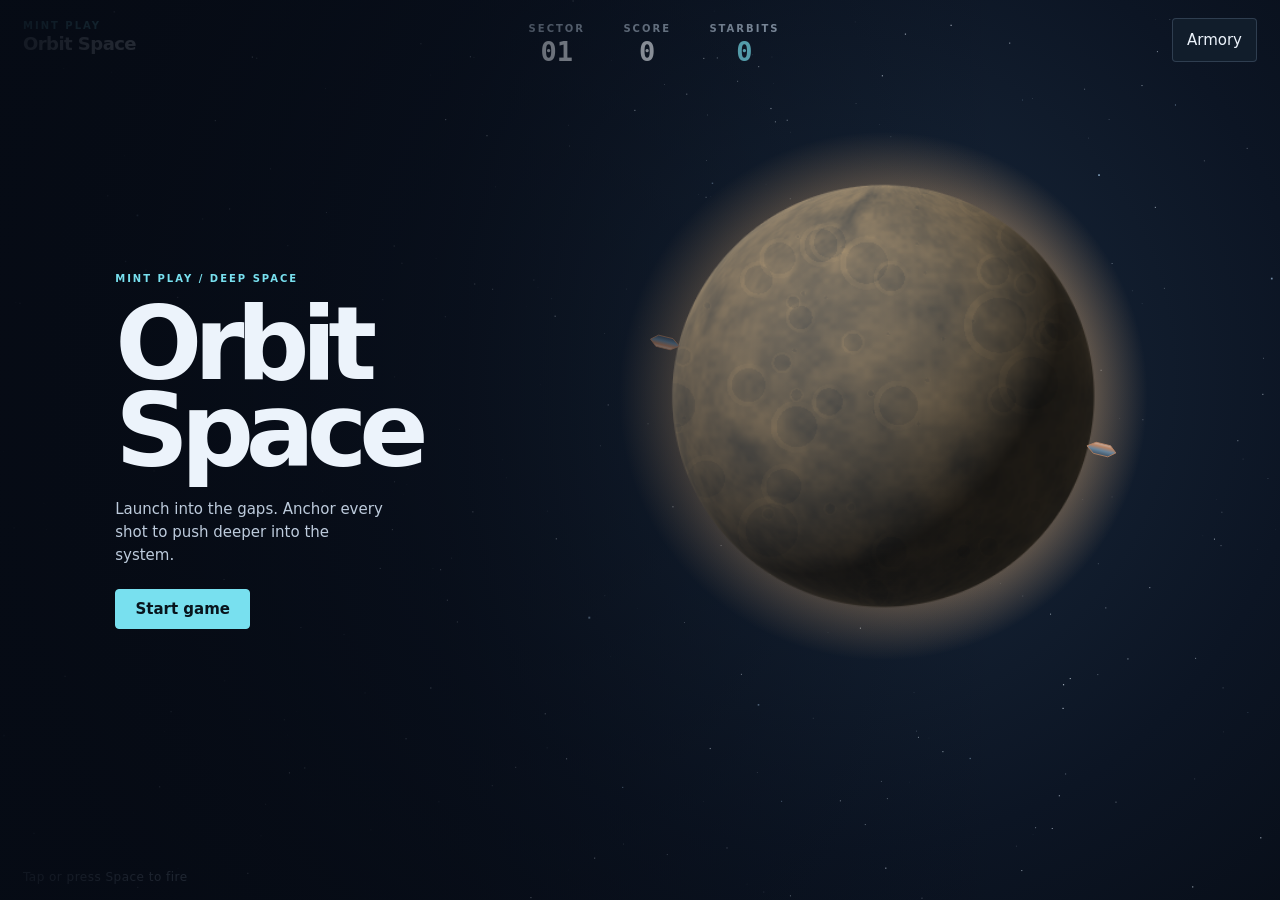
==== index.html @ 6d933c6e "Add files via upload" ====
<!doctype html>
<html lang="en">
<head>
<meta charset="utf-8">
<meta name="viewport" content="width=device-width,initial-scale=1,viewport-fit=cover">
<meta name="theme-color" content="#080d17">
<title>Orbit Space — Mint Play</title>
<style>
:root{color-scheme:dark;--ink:#ecf3fb;--mute:#a7b8cb;--cyan:#78e0ef;--line:#829cb942;--panel:#101925}*{box-sizing:border-box}body{margin:0;background:#080d17;color:var(--ink);font:15px system-ui,sans-serif;overflow:hidden}button{font:inherit;color:inherit;cursor:pointer;border:1px solid var(--line);border-radius:4px;background:#111d2b;padding:10px 14px}button:hover{border-color:var(--cyan)}button:focus-visible{outline:2px solid var(--cyan);outline-offset:4px}button:disabled{opacity:.5;cursor:default}[hidden]{display:none!important}canvas{position:fixed;inset:0;width:100%;height:100%;touch-action:none}
.hud{position:fixed;inset:0;pointer-events:none;padding:max(18px,env(safe-area-inset-top)) max(23px,env(safe-area-inset-right)) max(16px,env(safe-area-inset-bottom)) max(23px,env(safe-area-inset-left));display:flex;flex-direction:column;justify-content:space-between}.bar,.foot{display:flex;align-items:center;justify-content:space-between;gap:12px}.bar{align-items:flex-start}.brand,.micro,.readout small{font:600 10px/1.5 system-ui,sans-serif;letter-spacing:.2em;text-transform:uppercase;color:var(--mute)}.brand{color:var(--cyan)}.wordmark{font-weight:750;font-size:18px;letter-spacing:-.03em}.readout{display:flex;gap:clamp(12px,3vw,42px);text-align:center}.readout div{min-width:42px}.readout strong{display:block;font:600 clamp(17px,3vw,27px)/1.15 ui-monospace,monospace}.tools{display:flex;gap:7px;pointer-events:auto}.tools button{min-height:44px}.wallet{color:var(--cyan)}.mission{position:absolute;left:max(24px,env(safe-area-inset-left));top:40%;max-width:23vw}.mission strong{display:block;font-size:clamp(15px,2vw,23px);margin:6px 0}.mission p{margin:0;color:var(--mute);font-size:12px}.foot{font-size:12px;color:var(--mute);letter-spacing:.04em}.cells{display:flex;gap:5px;margin-top:8px}.cells i{width:18px;height:4px;background:#344257}.cells i.on{background:var(--cyan);box-shadow:0 0 10px #78e0ef55}
.overlay{position:fixed;inset:0;display:grid;align-items:center;padding:24px clamp(24px,9vw,140px);background:linear-gradient(90deg,#060b15f2,#060b15b0 35%,transparent 78%);pointer-events:none}.menu{max-width:420px;pointer-events:auto}.menu h1{font-size:clamp(45px,8vw,104px);line-height:.85;letter-spacing:-.08em;margin:14px 0 24px}.menu p{color:#bdcbdc;max-width:29ch;line-height:1.55}.action{background:var(--cyan);color:#08141d;border-color:var(--cyan);font-weight:800;min-width:135px}.menu .buttons{display:flex;flex-wrap:wrap;gap:8px;margin-top:22px}.menu .micro{color:var(--cyan)}dialog{width:min(650px,calc(100% - 28px));max-height:85dvh;background:var(--panel);color:var(--ink);border:1px solid #445972;border-radius:8px;padding:20px}dialog::backdrop{background:#040811be}.shophead{display:flex;justify-content:space-between;gap:14px;align-items:center;margin-bottom:15px}.shophead h2{margin:0;font-size:26px}.shophead p{margin:5px 0 0;color:var(--cyan)}.rack{display:grid;grid-template-columns:repeat(2,minmax(0,1fr));gap:9px}.item{background:#0b131f;border:1px solid var(--line);padding:10px;border-radius:4px;display:grid;gap:7px}.item svg{width:100%;height:54px;background:radial-gradient(ellipse,#26394d,transparent 72%)}.item small{color:var(--mute)}.item button{padding:7px 4px}
@media(max-width:700px){.hud{padding:12px}.bar{flex-wrap:wrap}.readout{order:3;width:100%;justify-content:center}.mission{top:auto;bottom:62px;left:14px;max-width:75vw}.mission strong{margin:1px 0}.mission p{display:none}.foot{font-size:10px}.overlay{align-items:end;padding:20px 20px max(70px,12dvh);background:linear-gradient(0deg,#060b15f8,#060b15b0 24%,transparent 66%)}.menu h1{margin:8px 0 12px}.menu p{font-size:14px}.menu .buttons{margin-top:12px}.tools button{padding:7px 9px}}
</style>
</head>
<body>
<canvas id="field" tabindex="-1" aria-label="Orbit Space arena"></canvas>
<main class="hud" aria-label="Orbit Space game">
<div class="bar"><div><div class="brand">Mint Play</div><div class="wordmark">Orbit Space</div></div>
<div class="readout"><div><small>Sector</small><strong id="level">01</strong></div><div><small>Score</small><strong id="score">0</strong></div><div><small>Starbits</small><strong class="wallet" id="balance">0</strong></div></div>
<div class="tools"><button id="armory">Armory</button><button id="pause" hidden aria-label="Pause">Ⅱ</button></div></div>
<div class="mission" id="mission" hidden><div class="micro" id="zone"></div><strong id="world"></strong><p id="weapon"></p><div class="cells" id="hull" aria-label="Hull integrity"></div></div>
<div class="foot"><span id="guide">Tap or press Space to fire</span><span id="remaining"></span></div>
</main>
<section class="overlay" id="overlay"><div class="menu"><div class="micro" id="kicker">Mint Play / Deep space</div><h1 id="title">Orbit<br>Space</h1><p id="description">Launch into the gaps. Anchor every shot to push deeper into the system.</p><div class="buttons"><button class="action" id="action">Start game</button><button id="restart" hidden>New run</button></div></div></section>
<dialog id="shop" aria-labelledby="shopTitle"><div class="shophead"><div><h2 id="shopTitle">Armory</h2><p id="shopBalance"></p></div><form method="dialog"><button>Close</button></form></div><div class="rack" id="rack"></div><p id="shopStatus" role="status"></p></dialog>
<script>
'use strict';
const $ = id => document.getElementById(id);
const canvas = $('field'), ctx = canvas.getContext('2d');
const TAU = Math.PI * 2, FRONT = Math.PI / 2;
const clamp = (x,a,b) => Math.max(a, Math.min(x,b));
const wrap = x => (x % TAU + TAU) % TAU;
const separation = (a,b) => Math.acos(clamp(Math.cos(a-b),-1,1));
const ease = x => x*x*(3-2*x);
const reduced = matchMedia('(prefers-reduced-motion: reduce)').matches;
const worlds = [
  ['Acheron','Impact basin',[119,116,108],[214,185,142],'#eeb97e',0],
  ['Vesta','Basalt frontier',[132,68,43],[234,156,95],'#fd946b',1],
  ['Nereid','Cryogenic shelf',[54,102,128],[164,221,235],'#93dfed',2],
  ['Ionos','Gas giant',[147,108,76],[230,204,162],'#f4c18c',3],
  ['Meridian','Silicate desert',[113,76,118],[218,166,165],'#cda0ed',1],
  ['Terminus','Frozen methane',[42,76,100],[155,176,193],'#a6c4ee',2],
];
const arsenal = [
  {id:'lime',name:'Survey Spike',cost:0,speed:4.1,width:.11,color:'#9acddc',desc:'Balanced launch speed',shape:'0,0 13,-5 34,-4 39,0 34,4 13,5'},
  {id:'peach',name:'Rail Needle',cost:15,speed:5.6,width:.073,color:'#8ee8fd',desc:'Fast, narrow impact',shape:'0,0 17,-3 34,-3 46,-1 46,1 34,3 17,3'},
  {id:'sherbet',name:'Titan Blade',cost:32,speed:3.4,width:.14,color:'#ffca91',desc:'Heavy blade · +1 Starbit per hit',shape:'0,0 11,-9 35,-9 35,-13 40,-13 40,-3 49,-3 49,3 40,3 40,13 35,13 35,9 11,9'},
  {id:'blossom',name:'Twin Fang',cost:55,speed:4.7,width:.10,color:'#d3b5ff',desc:'Forked tip · +2 per streak bonus',shape:'0,-6 22,-8 36,-5 43,0 36,5 22,8 0,6 12,0'},
  {id:'ion',name:'Ion Lance',cost:85,speed:6.8,width:.085,color:'#a9f5c6',desc:'High-velocity energy lance',shape:'0,0 14,-2 22,-6 43,-6 48,-3 53,-3 53,3 48,3 43,6 22,6 14,2'},
  {id:'siege',name:'Siege Harpoon',cost:120,speed:3.8,width:.125,color:'#fc987b',desc:'Barbed head · +3 Starbits per sector',shape:'0,0 17,-12 13,-4 35,-4 39,-8 51,-8 51,8 39,8 35,4 13,4 17,12'},
];
const defaultProfile = () => ({balance:0,owned:['lime'],equipped:'lime',best:0});
const saveKey = 'mint-play-orbit-space-v2';
function readProfile() {
  try {
    const old = JSON.parse(localStorage.getItem(saveKey));
    if (old && Array.isArray(old.owned)) return {...defaultProfile(),...old};
  } catch {}
  return defaultProfile();
}
let profile = readProfile();
function save() {
  try { localStorage.setItem(saveKey,JSON.stringify(profile)); return true; }
  catch { return false; }
}
function importLegacy() {
  try {
    if (localStorage.getItem(saveKey) || !window.indexedDB) return;
    const open = indexedDB.open('mint-play-arcade-v1',1);
    open.onupgradeneeded = () => open.transaction.abort();
    open.onsuccess = () => {
      const db = open.result;
      if (!db.objectStoreNames.contains('profiles')) { db.close(); return; }
      const tx = db.transaction('profiles'), read = tx.objectStore('profiles').get('orbit');
      tx.oncomplete = () => db.close();
      read.onsuccess = () => {
        if (!read.result || phase !== 'ready' || localStorage.getItem(saveKey)) return;
        const prior = read.result;
        profile = {...defaultProfile(),balance:prior.balance,best:prior.best,
          owned:arsenal.filter(a => a.cost === 0 || prior.owned?.includes(a.id)).map(a=>a.id),
          equipped:arsenal.some(a=>a.id===prior.equipped) ? prior.equipped : 'lime'};
        save(); updateHud(); renderShop();
      };
    };
  } catch {}
}
const equipped = () => arsenal.find(item=>item.id===profile.equipped) || arsenal[0];
let phase = 'ready', width, height, cx, cy, radius, launcher, shot, worldIndex = 0;
let level = 1, score = 0, lives = 3, streak = 0, left = 7, angle = 0, time = 0;
let transition = 0, cooldown = 0, impact = 0, flash = 0, revival = false;
let pins = [], particles = [], textureCache = new Map();
function rng(seed) {return () => {seed = (Math.imul(1664525,seed)+1013904223) >>> 0; return seed/4294967296;};}
const roll = rng(9843);
const stars = Array.from({length:310},()=>[roll(),roll(),roll(),roll()]);
function canvasOf(w,h) {const c=document.createElement('canvas');c.width=w;c.height=h;return c;}
function circle(c,x,y,r,color) {c.fillStyle=color;c.beginPath();c.arc(x,y,r,0,TAU);c.fill();}
function texture(index) {
  if (textureCache.has(index)) return textureCache.get(index);
  const size=384, world=worlds[index], out=canvasOf(size,size), c=out.getContext('2d'), image=c.createImageData(size,size);
  const random=rng(12458+index*767), field=Array.from({length:4096},random);
  const noise=(x,y)=>{
    const ix=Math.floor(x), iy=Math.floor(y), a=ease(x-ix), b=ease(y-iy);
    const at=(i,j)=>field[(i&63)+((j&63)*64)];
    return (at(ix,iy)*(1-a)+at(ix+1,iy)*a)*(1-b)+(at(ix,iy+1)*(1-a)+at(ix+1,iy+1)*a)*b;
  };
  const pits=Array.from({length:84},()=>[random()*2-1,random()*2-1,.009+random()**3*.16]);
  const base=world[2], light=world[3], kind=world[5];
  for(let j=0;j<size;j++) for(let i=0;i<size;i++){
    const x=(i+.5-size/2)/(size*.477), y=(j+.5-size/2)/(size*.477), r=x*x+y*y;
    if(r>=1)continue;
    const z=Math.sqrt(1-r), u=Math.atan2(x,z)*2.5+15, v=Math.asin(y)*3+16;
    const warp=noise(u,v), broad=noise(u*1.4+warp*2,v*1.3), fine=noise(u*11,v*11);
    let relief=.55*broad+.27*noise(u*4,v*4)+.18*fine;
    if(kind===3) relief=.5+.2*Math.sin(v*12+warp*2)+.14*Math.sin(v*27+warp*3)+fine*.09;
    if(kind===2) relief+=.16*Math.exp(-16*Math.abs(Math.sin(u*4.1+v*3+warp*3)));
    if(kind===0 || kind===1) for(const [px,py,pr] of pits){
      if(Math.abs(x-px)>pr || Math.abs(y-py)>pr)continue;
      const d=Math.hypot(x-px,y-py)/pr;
      if(d<1)relief+=(d>.78?.16:-.14)*(1-d*.5)+(px-x)*.65;
    }
    const shade=.15+Math.max(0,z*.58-x*.50-y*.49)*.93;
    const haze=Math.pow(1-z,4)*Math.max(0,.56-x*.35-y*.25);
    const k=(j*size+i)*4;
    for(let ch=0;ch<3;ch++)image.data[k+ch]=clamp((base[ch]*(1-relief)+light[ch]*relief)*shade+light[ch]*haze*.46,0,255);
    image.data[k+3]=clamp((1-Math.sqrt(r))*size*.48,0,1)*255;
  }
  c.putImageData(image,0,0);textureCache.set(index,out);return out;
}
function resize(){
  width=innerWidth;height=innerHeight;const dpi=Math.min(devicePixelRatio||1,2);
  canvas.width=Math.round(width*dpi);canvas.height=Math.round(height*dpi);ctx.setTransform(dpi,0,0,dpi,0,0);
  const narrow=width<700;
  cx=width*(phase==='ready'&&!narrow?.69:.5);cy=height*(phase==='ready'&&narrow?.36:.44);
  radius=Math.min(width*(narrow?.30:.203),height*(narrow?.195:.235),245);
  launcher=Math.min(height-28,Math.max(cy+radius*1.55,height*.80));
}
function seedSector(){
  worldIndex=(level-1)%worlds.length;left=7+Math.min(5,Math.floor((level-1)/2));
  const count=2+Math.min(4,Math.floor((level-1)/2));
  pins=Array.from({length:count},(_,i)=>({a:i*TAU/count+.24, item:null,depth:1}));
  angle=0;time=0;shot=null;transition=0;
  texture(worldIndex);
}
function updateHud(){
  $('level').textContent=String(level).padStart(2,'0');
  $('score').textContent=score.toLocaleString();$('balance').textContent=profile.balance.toLocaleString();
  $('zone').textContent=worlds[worldIndex][1];$('world').textContent=worlds[worldIndex][0];$('weapon').textContent=equipped().name;
  $('remaining').textContent=phase==='ready'?'':transition?'Approaching next sector':left+' anchors required';
  const health=$('hull');health.setAttribute('aria-label',lives+' hull charges remaining');
  health.innerHTML=Array.from({length:3},(_,i)=>'<i class="'+(i<lives?'on':'')+'"></i>').join('');
}
function earn(n){profile.balance+=n;profile.best=Math.max(profile.best,score);save();}
function play(newRun){
  if(newRun){level=1;score=0;lives=3;streak=0;revival=false;particles=[];cooldown=0;flash=0;seedSector();}
  phase='play';$('overlay').hidden=true;$('mission').hidden=false;$('pause').hidden=false;resize();updateHud();canvas.focus({preventScroll:true});
}
function menu(next){
  phase=next;$('overlay').hidden=false;$('pause').hidden=true;
  const lost=next==='lost';
  $('kicker').textContent=lost?'Signal lost':'Flight suspended';$('title').textContent=lost?'Hull breach':'Paused';
  $('description').textContent=lost?'Score '+score.toLocaleString()+' · Best '+profile.best.toLocaleString():'Resume your approach when ready.';
  $('action').textContent=lost?(revival?'Start new run':'Revive · preview'):'Resume';
  $('restart').hidden=!lost||revival;
}
function trigger(){
  if(phase!=='play'||shot||transition||cooldown>0||$('shop').open)return;
  const origin=(launcher-21-cy)/radius;
  shot={p:origin,v:-equipped().speed,item:equipped()};burst(0,origin,7,equipped().color,1.3);
}
function burst(x,y,n,color,force){
  for(let i=0;i<(reduced?Math.min(n,5):n);i++){
    const a=Math.random()*TAU,s=(.15+Math.random()*.85)*force;
    particles.push({x,y,vx:Math.cos(a)*s,vy:Math.sin(a)*s,life:.22+Math.random()*.56,max:1,color,size:.9+Math.random()*2});
  }
  if(particles.length>320)particles.splice(0,particles.length-320);
}
function spin(){
  const speed=Math.min(2.2,.88+level*.10), mode=(level-1)%4;
  const pattern=mode===0?1:mode===1?1+.30*Math.sin(time*1.4):mode===2?Math.tanh(Math.sin(time*.62+.7)*2):1+.42*Math.max(0,Math.sin(time*2));
  return speed*pattern*(level%2?1:-1);
}
function step(dt){
  if(phase!=='play')return;
  cooldown=Math.max(0,cooldown-dt);impact=Math.max(0,impact-dt);flash=Math.max(0,flash-dt);
  if(transition){
    transition+=dt;
    if(transition>=2.25){level++;seedSector();updateHud();}
  }else{
    time+=dt;const omega=spin(), prior=angle;angle=wrap(angle+omega*dt);
    if(shot){
      const start=shot.p;shot.v-=dt*1.65;shot.p+=shot.v*dt;
      if(shot.p<=1){
        const hitFraction=clamp((start-1)/(start-shot.p),0,1);
        const local=wrap(FRONT-prior-omega*dt*hitFraction);
        const item=shot.item;shot=null;
        const crash=pins.some(pin=>separation(pin.a,local)<item.width+(pin.item?.width??.102));
        if(crash){
          lives--;streak=0;cooldown=.38;impact=.24;flash=.22;
          burst(0,1,28,'#ff835d',2.4);burst(0,1,10,'#f8d6a5',1.5);updateHud();
          if(!lives)menu('lost');
        }else{
          pins.push({a:local,item,depth:0});left--;streak++;
          score+=20+Math.min(streak,10)*4;impact=.14;
          earn(1+(item.id==='sherbet'?1:0)+(streak%4===0?(item.id==='blossom'?4:2):0));
          burst(0,1,20,item.color,1.45);
          if(!left){score+=level*100;earn(item.id==='siege'?10:7);transition=.001;burst(0,1,45,worlds[worldIndex][4],2.1);}
          updateHud();
        }
      }
    }
    for(const pin of pins)pin.depth=Math.min(1,pin.depth+dt*9);
  }
  for(const p of particles){
    const inv=1/Math.pow(Math.max(.7,Math.hypot(p.x,p.y)),3);
    p.vx-=p.x*inv*.76*dt;p.vy-=p.y*inv*.76*dt;
    const drag=Math.exp(-dt*.8);p.vx*=drag;p.vy*=drag;p.x+=p.vx*dt;p.y+=p.vy*dt;p.life-=dt;
  }
  particles=particles.filter(p=>p.life>0);
}
function space(now){
  ctx.fillStyle='#060b14';ctx.fillRect(0,0,width,height);
  const g=ctx.createRadialGradient(width*.65,height*.42,0,width*.65,height*.42,Math.max(width,height)*.74);
  g.addColorStop(0,'#1a2a3d');g.addColorStop(.5,'#0c1524');g.addColorStop(1,'#04070d');ctx.fillStyle=g;ctx.fillRect(0,0,width,height);
  for(const [x,y,depth,tone] of stars){
    const speed=(reduced?0:now*.0015+transition*55)*depth;
    const px=((x*width-speed)%width+width)%width,py=y*height;
    ctx.fillStyle=tone>.87?'#9bbbd9':'#c4d0de';ctx.globalAlpha=.18+depth*.65;
    const size=.5+depth*(tone>.94?1.5:.7);
    ctx.fillRect(px,py,size+(reduced?0:transition*depth*3),size);
  }
  ctx.globalAlpha=1;
}
function silhouette(c,item,x,y,a,s){
  c.save();c.translate(x,y);c.rotate(a);c.scale(s,s);
  const shape=item.shape.split(' ').map(pair=>pair.split(',').map(Number));
  const g=c.createLinearGradient(0,-9,0,9);g.addColorStop(0,'#e6f4fb');g.addColorStop(.37,item.color);g.addColorStop(.55,'#67839a');g.addColorStop(1,'#172332');
  c.beginPath();shape.forEach(([px,py],i)=>i?c.lineTo(px,py):c.moveTo(px,py));c.closePath();c.fillStyle=g;c.fill();
  c.strokeStyle=item.color;c.lineWidth=.7;c.stroke();c.restore();
}
function planet(index,x,y,r,rotation,opacity=1){
  const world=worlds[index];
  ctx.save();ctx.globalAlpha=opacity;
  const aura=ctx.createRadialGradient(x,y,r*.92,x,y,r*1.25);
  aura.addColorStop(0,world[4]+'70');aura.addColorStop(1,world[4]+'00');
  circle(ctx,x,y,r*1.25,aura);
  ctx.translate(x,y);ctx.rotate(rotation);
  ctx.drawImage(texture(index),-r/.954,-r/.954,2*r/.954,2*r/.954);
  ctx.restore();
}
function paint(now){
  space(now);
  const transit=transition?ease(clamp(transition/2.25,0,1)):0;
  const shift=reduced?0:transit*width*.67;
  const x=cx-shift,y=cy+transit*radius*.20,r=radius*(1-.26*transit);
  const jitter=(!reduced&&impact>0)?Math.sin(now*.078)*impact*10:0;
  planet(worldIndex,x+jitter,y,r,angle,1-transit);
  if(transition)planet((worldIndex+1)%worlds.length,cx+(reduced?0:(1-transit)*width*.60),cy,radius*(.67+.33*transit),0,transit);
  ctx.globalAlpha=1-transit;
  for(const p of pins){
    const a=p.a+angle, px=x+Math.cos(a)*r*(1.04-.048*p.depth), py=y+Math.sin(a)*r*(1.04-.048*p.depth);
    silhouette(ctx,p.item||{color:'#b68365',shape:'0,0 7,-5 20,-5 26,0 20,5 7,5'},px,py,a,r*.0054);
  }
  ctx.globalAlpha=1;
  if(phase!=='ready'&&!transition){
    ctx.strokeStyle='#b0d0e13a';ctx.lineWidth=1;ctx.setLineDash([3,7]);ctx.beginPath();ctx.moveTo(cx,cy+radius+9);ctx.lineTo(cx,launcher-8);ctx.stroke();ctx.setLineDash([]);
    ctx.strokeStyle='#8bd4eb86';ctx.beginPath();ctx.moveTo(cx-15,launcher+7);ctx.lineTo(cx-8,launcher+12);ctx.lineTo(cx+8,launcher+12);ctx.lineTo(cx+15,launcher+7);ctx.stroke();
    if(shot){
      const sy=cy+shot.p*radius;
      const trail=ctx.createLinearGradient(cx,sy,cx,sy+55);trail.addColorStop(0,shot.item.color);trail.addColorStop(1,shot.item.color+'00');
      ctx.fillStyle=trail;ctx.fillRect(cx-1.5,sy,3,55);
      silhouette(ctx,shot.item,cx,sy,FRONT,radius*.0054);
    }else if(!cooldown)silhouette(ctx,equipped(),cx,launcher-21,FRONT,radius*.0054);
  }
  for(const p of particles){
    ctx.globalAlpha=clamp(p.life*3,0,1);
    ctx.strokeStyle=p.color;ctx.lineWidth=p.size*.65;ctx.beginPath();
    const px=cx+p.x*radius,py=cy+p.y*radius;
    ctx.moveTo(px,py);ctx.lineTo(px-p.vx*radius*.025,py-p.vy*radius*.025);ctx.stroke();
  }
  ctx.globalAlpha=1;
  if(flash){ctx.fillStyle='rgba(244,101,66,'+(flash*.26)+')';ctx.fillRect(0,0,width,height);}
}
function renderShop(){
  $('shopBalance').textContent=profile.balance.toLocaleString()+' Starbits';
  const rack=$('rack');rack.replaceChildren();
  for(const item of arsenal){
    const card=document.createElement('article');card.className='item';
    const svg=document.createElementNS('http://www.w3.org/2000/svg','svg');svg.setAttribute('viewBox','0 -15 60 30');svg.setAttribute('aria-hidden','true');
    const poly=document.createElementNS(svg.namespaceURI,'polygon');poly.setAttribute('points',item.shape);poly.setAttribute('fill',item.color);poly.setAttribute('stroke','#ecf3fb');poly.setAttribute('stroke-width','.5');svg.append(poly);
    const name=document.createElement('strong');name.textContent=item.name;
    const info=document.createElement('small');info.textContent=item.desc;
    const button=document.createElement('button');const owned=profile.owned.includes(item.id), selected=item.id===profile.equipped;
    button.textContent=selected?'Equipped':owned?'Equip':'Buy · '+item.cost;
    button.setAttribute('aria-label',button.textContent+' '+item.name);
    button.disabled=selected||(!owned&&profile.balance<item.cost);
    button.onclick=()=>{
      if(!profile.owned.includes(item.id)){if(profile.balance<item.cost)return;profile.balance-=item.cost;profile.owned.push(item.id);}
      profile.equipped=item.id;
      $('shopStatus').textContent=save()?item.name+' equipped.':'Equipped for this session.';
      renderShop();updateHud();$('shop').querySelector('form button').focus();
    };
    card.append(svg,name,info,button);rack.append(card);
  }
}
$('action').onclick=()=>{
  if(phase==='lost'&&!revival){revival=true;lives=1;cooldown=.32;play(false);}
  else play(phase!=='paused');
};
$('restart').onclick=()=>play(true);
$('pause').onclick=()=>menu('paused');
$('armory').onclick=()=>{if(phase==='play')menu('paused');$('shopStatus').textContent='';renderShop();$('shop').showModal();};
canvas.addEventListener('pointerdown',e=>{if(e.isPrimary&&e.button===0)trigger();});
addEventListener('keydown',e=>{
  if($('shop').open)return;
  if(e.code==='Escape'){if(phase==='play')menu('paused');else if(phase==='paused')play(false);}
  if(e.code==='Space'&&phase==='play'&&!e.target.closest?.('button')){e.preventDefault();if(!e.repeat)trigger();}
});
document.addEventListener('visibilitychange',()=>{if(document.hidden&&phase==='play')menu('paused');});
addEventListener('resize',resize);
let previous=performance.now(), bank=0;
function frame(now){
  bank+=Math.min(.075,(now-previous)/1000);previous=now;
  while(bank>=1/120){step(1/120);bank-=1/120;}
  paint(now);requestAnimationFrame(frame);
}
seedSector();resize();updateHud();importLegacy();requestAnimationFrame(frame);
</script>
</body>
</html>
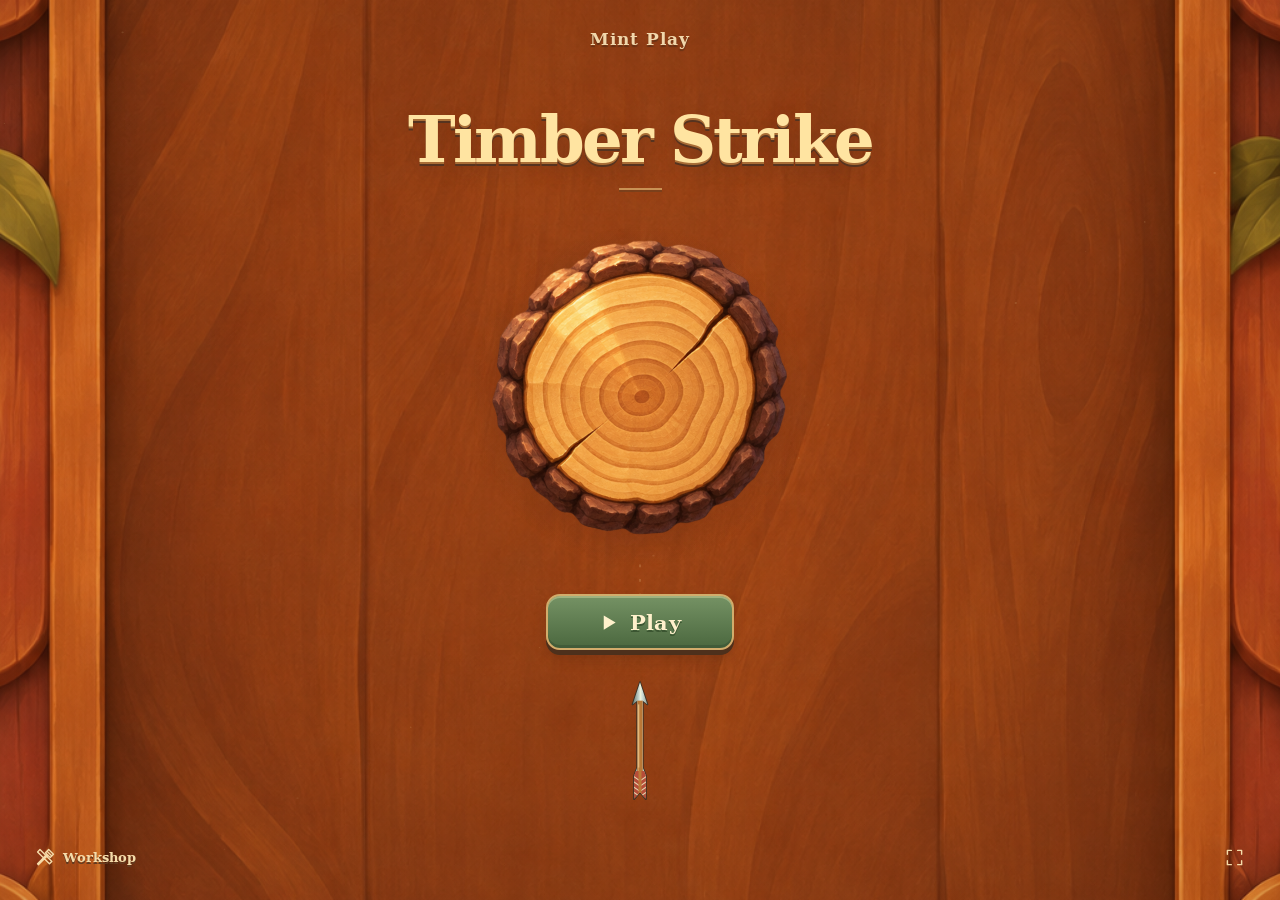
==== commit d6ce145e: "Add files via upload" ====
--- a/index.html
+++ b/index.html
@@ -1,329 +1,358 @@
 <!doctype html>
-<html lang="en">
-<head>
-<meta charset="utf-8">
-<meta name="viewport" content="width=device-width,initial-scale=1,viewport-fit=cover">
-<meta name="theme-color" content="#080d17">
-<title>Orbit Space — Mint Play</title>
-<style>
-:root{color-scheme:dark;--ink:#ecf3fb;--mute:#a7b8cb;--cyan:#78e0ef;--line:#829cb942;--panel:#101925}*{box-sizing:border-box}body{margin:0;background:#080d17;color:var(--ink);font:15px system-ui,sans-serif;overflow:hidden}button{font:inherit;color:inherit;cursor:pointer;border:1px solid var(--line);border-radius:4px;background:#111d2b;padding:10px 14px}button:hover{border-color:var(--cyan)}button:focus-visible{outline:2px solid var(--cyan);outline-offset:4px}button:disabled{opacity:.5;cursor:default}[hidden]{display:none!important}canvas{position:fixed;inset:0;width:100%;height:100%;touch-action:none}
-.hud{position:fixed;inset:0;pointer-events:none;padding:max(18px,env(safe-area-inset-top)) max(23px,env(safe-area-inset-right)) max(16px,env(safe-area-inset-bottom)) max(23px,env(safe-area-inset-left));display:flex;flex-direction:column;justify-content:space-between}.bar,.foot{display:flex;align-items:center;justify-content:space-between;gap:12px}.bar{align-items:flex-start}.brand,.micro,.readout small{font:600 10px/1.5 system-ui,sans-serif;letter-spacing:.2em;text-transform:uppercase;color:var(--mute)}.brand{color:var(--cyan)}.wordmark{font-weight:750;font-size:18px;letter-spacing:-.03em}.readout{display:flex;gap:clamp(12px,3vw,42px);text-align:center}.readout div{min-width:42px}.readout strong{display:block;font:600 clamp(17px,3vw,27px)/1.15 ui-monospace,monospace}.tools{display:flex;gap:7px;pointer-events:auto}.tools button{min-height:44px}.wallet{color:var(--cyan)}.mission{position:absolute;left:max(24px,env(safe-area-inset-left));top:40%;max-width:23vw}.mission strong{display:block;font-size:clamp(15px,2vw,23px);margin:6px 0}.mission p{margin:0;color:var(--mute);font-size:12px}.foot{font-size:12px;color:var(--mute);letter-spacing:.04em}.cells{display:flex;gap:5px;margin-top:8px}.cells i{width:18px;height:4px;background:#344257}.cells i.on{background:var(--cyan);box-shadow:0 0 10px #78e0ef55}
-.overlay{position:fixed;inset:0;display:grid;align-items:center;padding:24px clamp(24px,9vw,140px);background:linear-gradient(90deg,#060b15f2,#060b15b0 35%,transparent 78%);pointer-events:none}.menu{max-width:420px;pointer-events:auto}.menu h1{font-size:clamp(45px,8vw,104px);line-height:.85;letter-spacing:-.08em;margin:14px 0 24px}.menu p{color:#bdcbdc;max-width:29ch;line-height:1.55}.action{background:var(--cyan);color:#08141d;border-color:var(--cyan);font-weight:800;min-width:135px}.menu .buttons{display:flex;flex-wrap:wrap;gap:8px;margin-top:22px}.menu .micro{color:var(--cyan)}dialog{width:min(650px,calc(100% - 28px));max-height:85dvh;background:var(--panel);color:var(--ink);border:1px solid #445972;border-radius:8px;padding:20px}dialog::backdrop{background:#040811be}.shophead{display:flex;justify-content:space-between;gap:14px;align-items:center;margin-bottom:15px}.shophead h2{margin:0;font-size:26px}.shophead p{margin:5px 0 0;color:var(--cyan)}.rack{display:grid;grid-template-columns:repeat(2,minmax(0,1fr));gap:9px}.item{background:#0b131f;border:1px solid var(--line);padding:10px;border-radius:4px;display:grid;gap:7px}.item svg{width:100%;height:54px;background:radial-gradient(ellipse,#26394d,transparent 72%)}.item small{color:var(--mute)}.item button{padding:7px 4px}
-@media(max-width:700px){.hud{padding:12px}.bar{flex-wrap:wrap}.readout{order:3;width:100%;justify-content:center}.mission{top:auto;bottom:62px;left:14px;max-width:75vw}.mission strong{margin:1px 0}.mission p{display:none}.foot{font-size:10px}.overlay{align-items:end;padding:20px 20px max(70px,12dvh);background:linear-gradient(0deg,#060b15f8,#060b15b0 24%,transparent 66%)}.menu h1{margin:8px 0 12px}.menu p{font-size:14px}.menu .buttons{margin-top:12px}.tools button{padding:7px 9px}}
-</style>
-</head>
-<body>
-<canvas id="field" tabindex="-1" aria-label="Orbit Space arena"></canvas>
-<main class="hud" aria-label="Orbit Space game">
-<div class="bar"><div><div class="brand">Mint Play</div><div class="wordmark">Orbit Space</div></div>
-<div class="readout"><div><small>Sector</small><strong id="level">01</strong></div><div><small>Score</small><strong id="score">0</strong></div><div><small>Starbits</small><strong class="wallet" id="balance">0</strong></div></div>
-<div class="tools"><button id="armory">Armory</button><button id="pause" hidden aria-label="Pause">Ⅱ</button></div></div>
-<div class="mission" id="mission" hidden><div class="micro" id="zone"></div><strong id="world"></strong><p id="weapon"></p><div class="cells" id="hull" aria-label="Hull integrity"></div></div>
-<div class="foot"><span id="guide">Tap or press Space to fire</span><span id="remaining"></span></div>
-</main>
-<section class="overlay" id="overlay"><div class="menu"><div class="micro" id="kicker">Mint Play / Deep space</div><h1 id="title">Orbit<br>Space</h1><p id="description">Launch into the gaps. Anchor every shot to push deeper into the system.</p><div class="buttons"><button class="action" id="action">Start game</button><button id="restart" hidden>New run</button></div></div></section>
-<dialog id="shop" aria-labelledby="shopTitle"><div class="shophead"><div><h2 id="shopTitle">Armory</h2><p id="shopBalance"></p></div><form method="dialog"><button>Close</button></form></div><div class="rack" id="rack"></div><p id="shopStatus" role="status"></p></dialog>
-<script>
+<html lang="en"><head><meta charset="utf-8"><meta name="viewport" content="width=device-width,initial-scale=1,viewport-fit=cover"><meta name="theme-color" content="#81502d"><meta name="description" content="Timber Strike. A wooden arcade game by Mint Play. Tap, aim your timing, and split the log."><title>Timber Strike · Mint Play</title><link rel="icon" href="data:image/svg+xml,%3Csvg xmlns='http://www.w3.org/2000/svg' viewBox='0 0 64 64'%3E%3Ccircle cx='32' cy='32' r='30' fill='%2373482b'/%3E%3Ccircle cx='32' cy='32' r='23' fill='%23d3a05b' stroke='%23986735' stroke-width='4'/%3E%3Ccircle cx='32' cy='32' r='13' fill='none' stroke='%23986735' stroke-width='3'/%3E%3C/svg%3E"><style>@font-face{font-family:Timber;src:url('[data-uri]') format('woff');font-weight:700;font-display:swap}
+:root{color-scheme:dark;--cream:#ffedc1;--ink:#492a19;--gold:#e4b86e;--soft:#dcbf8b;--green:#526d45;--edge:#312419;font-family:Timber,Georgia,serif;font-synthesis:none}
+*{box-sizing:border-box;-webkit-tap-highlight-color:transparent}html,body{margin:0;width:100%;height:100%;overflow:hidden;background:#85502d}button{font:inherit;cursor:pointer;touch-action:manipulation;color:inherit}button:disabled{cursor:default}button:focus-visible{outline:3px solid #fff1b9;outline-offset:5px}button,canvas{-webkit-user-select:none;user-select:none}button svg{pointer-events:none}svg{display:block;fill:none;stroke:currentColor;stroke-width:1.8;stroke-linecap:round;stroke-linejoin:round}button[hidden],[hidden]{display:none!important}
+#game{position:relative;isolation:isolate;width:100%;height:100dvh;min-height:300px;overflow:hidden;background:#8a512d url('[data-uri]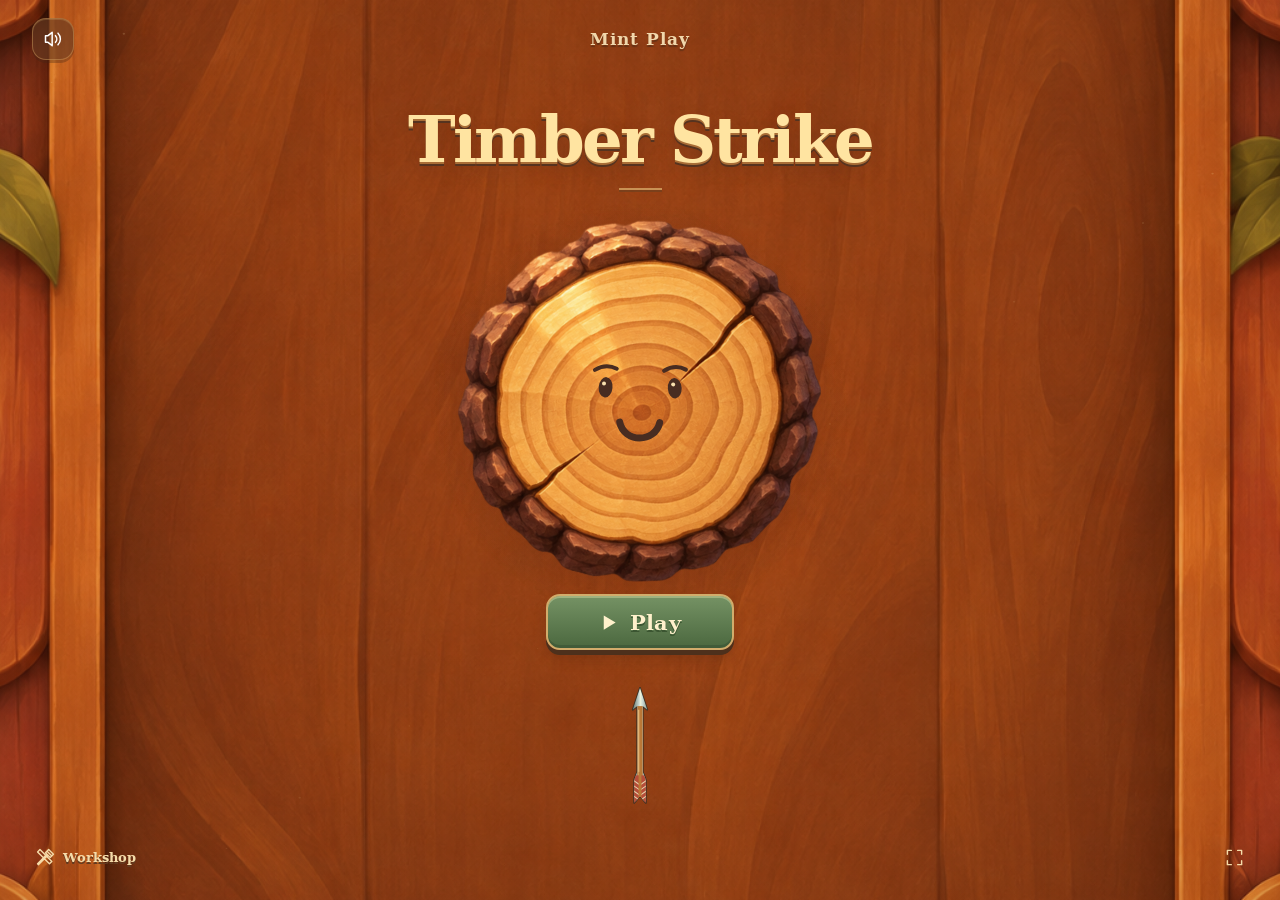
==== commit 8e5e7f19: "Add files via upload" ====
--- a/index.html
+++ b/index.html
@@ -24,6 +24,27 @@
 @media(max-height:650px) and (orientation:portrait){.title{top:15%}.title h1{font-size:40px}.title .rule{display:none}.topbar{top:12px}.hud{top:67px}.start-controls{top:63%}.wood-button{min-height:49px;font-size:19px}.footer{bottom:12px}.throw-hint{bottom:14px}.score-value{font-size:29px}.level{font-size:17px}.remaining{margin-top:8px}}
 @media(orientation:landscape) and (max-height:550px){.topbar{top:10px}.brand{font-size:13px}.hud{top:66px;left:28px;right:28px;grid-template-columns:1fr 1fr}.level-block{position:absolute;left:0;top:75px;text-align:left}.remaining{margin-left:0;justify-content:flex-start}.hearts{grid-column:2}.title{left:4%;right:auto;top:35%;width:25%}.title h1{font-size:29px;line-height:1.1}.title h1 span{display:block}.title h1 span+span:before{content:none}.title .rule{display:none}.start-controls{left:auto;right:6%;top:50%}.wood-button{min-width:140px;min-height:48px;font-size:18px}.footer{bottom:12px}.weapon-grid{grid-template-columns:repeat(4,minmax(0,1fr))}.weapon-card{min-height:175px}.weapon-card img{height:105px}.workshop-head{padding:15px 24px}.dialog{padding:22px}.dialog h2{font-size:25px;margin-bottom:16px}.result-score{font-size:40px}.result-label{margin-bottom:14px}}
 @media(prefers-reduced-motion:reduce){*,*:before,*:after{animation:none!important;transition:none!important}}
+/* Expressive arcade update */
+.topbar .sound-button{left:0;right:auto}.sound-off{display:none}.muted .sound-off{display:block}.muted .sound-wave{display:none}.sound-button.muted{opacity:.72}
+.result-overlay{background:#38230c9e;backdrop-filter:blur(4px)}
+.result-board{padding:64px 25px 17px;border-radius:28px 28px 24px 24px;border:3px solid #b28243;background:repeating-linear-gradient(0deg,transparent 0 65px,#57331e25 66px,#d8a0631a 68px),linear-gradient(110deg,#a6733e,#81542c);box-shadow:inset 0 0 0 5px #d8a36740,inset 0 -7px #492f1966,0 9px 0 #4b2e19,0 22px 50px #25170c55;max-width:332px}
+.result-board:before,.result-board:after{top:19px;width:7px;height:7px}
+.result-emblem{position:absolute;left:50%;top:-53px;transform:translateX(-50%);width:100px;height:100px;filter:drop-shadow(0 5px 0 #4f321b55)}.result-emblem svg{width:100%;height:100%;stroke-linejoin:round}
+.result-board .ribbon{margin:0 -39px 17px;padding:12px 15px 14px;font-size:29px;line-height:1;color:#ffe9b9;text-shadow:0 2px #59331e;background:linear-gradient(#815437,#684229);border-top:2px solid #d0a46b;border-bottom:3px solid #402a1b;box-shadow:0 4px 0 #5b3b2380;position:relative;transform:rotate(-1.5deg)}
+.ribbon:before,.ribbon:after{content:'';position:absolute;bottom:-13px;border-top:10px solid #352515}.ribbon:before{left:0;border-left:12px solid transparent}.ribbon:after{right:0;border-right:12px solid transparent}
+.score-medallion{position:relative;margin:0 auto;padding:5px 0 8px}.result-board .result-label{display:block;margin:0 0 4px;font-size:10px;letter-spacing:.19em;color:#edcf9b}.result-board .result-score{font-size:67px;margin:0;color:#fff0b5;text-shadow:0 3px #754821,0 5px #50321e;line-height:1.1}
+.record-flag{font:700 10px system-ui,sans-serif;text-transform:uppercase;letter-spacing:.13em;color:#eff2c8;background:#536d3f;padding:4px 9px;border:1px solid #adbb76;border-radius:5px;display:inline-block;margin:7px 0 1px;transform:rotate(-3deg)}
+.run-details{display:flex;justify-content:center;gap:32px;padding:9px 0 14px;margin:0 0 15px;border-bottom:1px solid #e1b57640;font:12px system-ui,sans-serif;color:#e8cba1}.run-details strong{font-family:Timber,Georgia,serif;color:#fff0bd;font-size:16px;margin-left:5px}
+.result-board .wood-button{font-size:20px;min-height:55px;gap:10px}.result-board .wood-button svg{width:18px;height:18px}
+.revive-button{display:flex;align-items:center;justify-content:center;gap:9px;background:linear-gradient(#cf9a52,#a46b32);border:1px solid #e2ba76;border-bottom:3px solid #5e3c22;box-shadow:inset 0 1px #f6d69455;color:#fff0c8;margin-top:14px;min-height:44px}
+.revive-button svg{width:17px;height:17px;fill:#d8734f;stroke:#ffe1a6;stroke-width:1.5}.free-label{font:10px system-ui,sans-serif;letter-spacing:.05em;background:#62442577;padding:3px 5px;border-radius:4px;margin-left:3px}
+.result-tools{display:flex;justify-content:space-between;gap:12px;margin-top:13px}.result-tools .text-button{width:auto;margin:0;font-size:11px;min-height:42px;gap:6px}.result-tools svg{width:17px;height:17px}
+.result-board.dialog-enter{animation:board-drop .44s cubic-bezier(.22,1.1,.5,1)}.result-board.dialog-enter .result-emblem{animation:badge-land .56s cubic-bezier(.2,1,.35,1)}
+@keyframes board-drop{0%{opacity:0;transform:translateY(-40px) rotate(-3deg)}70%{opacity:1;transform:translateY(4px) rotate(.5deg)}100%{transform:translateY(0) rotate(0)}}
+@keyframes badge-land{0%,20%{transform:translate(-50%,-28px) rotate(-13deg)}75%{transform:translate(-50%,3px) rotate(3deg)}100%{transform:translate(-50%,0) rotate(0)}}
+@media(max-height:650px) and (orientation:portrait){.title{top:12%}.title h1{font-size:36px}.result-board{padding-top:42px;margin-top:23px}.result-emblem{width:80px;height:80px;top:-44px}.result-board .ribbon{font-size:25px;padding:10px;margin-bottom:9px}.result-board .result-score{font-size:51px}.run-details{margin-bottom:10px;padding:6px 0 10px}.result-tools{margin-top:7px}}
+@media(orientation:landscape) and (max-height:550px){.result-board{max-width:470px;padding:15px 24px;display:grid;grid-template-columns:1fr 1fr;gap:0 20px}.result-emblem{display:none}.result-board .ribbon{grid-column:1/-1;font-size:21px;margin:0 -33px 8px;padding:8px}.score-medallion{grid-column:1;grid-row:2/4;align-self:center}.result-board .result-score{font-size:50px}.run-details{grid-column:1;grid-row:4;margin:0;padding:8px 0;border:0;gap:12px}.result-board .wood-button{grid-column:2;grid-row:2;min-height:45px;font-size:17px}.revive-button{grid-column:2;grid-row:3;margin-top:12px;min-height:40px}.result-tools{grid-column:2;grid-row:4;margin-top:5px}.result-tools .text-button{font-size:10px}.record-flag{margin-top:4px}}
+@media(prefers-reduced-motion:reduce){.result-board.dialog-enter,.result-board.dialog-enter .result-emblem{animation:none}}
 </style></head>
 <body><script type="text/plain" id="font-license">Format: https://www.debian.org/doc/packaging-manuals/copyright-format/1.0/
 Upstream-Name: DejaVu fonts
@@ -105,17 +126,24 @@
  /usr/share/common-licenses/GPL-2'.
 </script><main id="game" aria-label="Timber Strike game">
 <canvas id="field" role="img" aria-label="A spinning log. Tap the playfield or press Space to throw your weapon."></canvas>
-<header class="topbar"><span class="brand">Mint Play</span><button id="pause" class="icon-button" aria-label="Pause game" hidden><svg viewBox="0 0 24 24"><path d="M8 5v14M16 5v14" stroke-width="3"/></svg></button></header>
+<header class="topbar"><span class="brand">Mint Play</span><button id="soundToggle" class="icon-button sound-button" aria-label="Mute sound" aria-pressed="false"><svg viewBox="0 0 24 24"><path d="M11 4 6 8H3v8h3l5 4z"/><path class="sound-wave" d="M15 8a6 6 0 0 1 0 8m3-11a10 10 0 0 1 0 14"/><path class="sound-off" d="m16 9 6 6m0-6-6 6"/></svg></button><button id="pause" class="icon-button" aria-label="Pause game" hidden><svg viewBox="0 0 24 24"><path d="M8 5v14M16 5v14" stroke-width="3"/></svg></button></header>
 <div id="hud" class="hud" hidden><div><span class="score-label">Score</span><span id="score" class="score-value">0</span></div><div class="level-block"><div id="level" class="level">Level 1</div><div id="remaining" class="remaining" aria-label="Arrows remaining"></div></div><div id="hearts" class="hearts" aria-label="3 hearts"></div></div>
 <div id="title" class="title"><h1><span>Timber</span><span>Strike</span></h1><div class="rule"></div></div>
 <div id="startControls" class="start-controls"><button id="play" class="wood-button"><svg viewBox="0 0 24 24"><path d="M6 3l15 9-15 9z"/></svg>Play</button></div>
 <footer id="footer" class="footer"><button id="workshopOpen" class="text-button"><svg viewBox="0 0 24 24"><path d="m14 4 6 6M16 2l6 6-4 4-6-6zM14 10 3 21l-1-1L13 9M2 5l3-3 15 15-3 3z"/></svg>Workshop</button><button id="fullscreen" class="text-button" aria-label="Enter full screen"><svg viewBox="0 0 24 24"><path d="M8 3H3v5m13-5h5v5M3 16v5h5m8 0h5v-5"/></svg></button></footer>
 <div id="hint" class="throw-hint" hidden>Tap anywhere to throw</div>
 <section id="pauseOverlay" class="overlay" hidden aria-label="Paused"><div class="dialog" role="dialog" aria-modal="true" aria-labelledby="pauseTitle"><h2 id="pauseTitle">Paused</h2><button id="resume" class="wood-button">Keep playing</button><button id="pauseWorkshop" class="secondary">Workshop</button><button id="quit" class="text-button">Back to start</button></div></section>
-<section id="gameOver" class="overlay" hidden aria-label="Game over"><div class="dialog" role="dialog" aria-modal="true" aria-labelledby="endTitle"><h2 id="endTitle">Good run.</h2><div id="endScore" class="result-score">0</div><p class="result-label">Score</p><button id="again" class="wood-button">Play again</button><button id="revive" class="secondary">One more chance</button><p id="reviveNote" class="small-note">Free preview revive</p><button id="endWorkshop" class="text-button">Workshop</button><button id="home" class="text-button">Back to start</button></div></section>
+<section id="gameOver" class="overlay result-overlay" hidden aria-label="Game over"><div class="dialog result-board" role="dialog" aria-modal="true" aria-labelledby="endTitle">
+<div class="result-emblem" aria-hidden="true"><svg viewBox="0 0 100 100"><circle cx="50" cy="50" r="39" fill="#b78648" stroke="#644321" stroke-width="7"/><circle cx="50" cy="50" r="27" stroke="#8c5c2f" stroke-width="3"/><path d="m25 80 48-59m-8 6 8-6-1 11M75 80 27 21m8 6-8-6 1 11" stroke="#e5e4bd" stroke-width="5"/><path d="m22 78 7 6m42 0 7-6" stroke="#99b37c" stroke-width="8"/></svg></div>
+<h2 id="endTitle" class="ribbon">Run over</h2><div class="score-medallion"><span class="result-label">Score</span><div id="endScore" class="result-score">0</div><span id="recordFlag" class="record-flag" hidden>New best</span></div>
+<div class="run-details"><span>Level <strong id="endLevel">1</strong></span><span>Best <strong id="endBest">0</strong></span></div>
+<button id="again" class="wood-button"><svg viewBox="0 0 24 24"><path d="M6 3l15 9-15 9z"/></svg>Play again</button>
+<button id="revive" class="secondary revive-button"><svg viewBox="0 0 24 24"><path d="M12 21 3.6 12.5C-2 6.5 5.7-.5 12 5.6 18.3-.5 26 6.5 20.4 12.5z"/></svg><span>Revive</span><span class="free-label">Free</span></button>
+<div class="result-tools"><button id="home" class="text-button"><svg viewBox="0 0 24 24"><path d="m3 10 9-7 9 7v10H3zM9 20v-7h6v7"/></svg>Home</button><button id="endWorkshop" class="text-button"><svg viewBox="0 0 24 24"><path d="m5 4 15 15m-1-15L4 19M3 4l3-1 2 3-3 2zM16 3l5 5M2 18l4 4"/></svg>Workshop</button></div>
+</div></section>
 <section id="workshop" class="workshop" hidden aria-label="Workshop"><div class="workshop-head"><div><h2>Workshop</h2><p id="workshopSub" class="workshop-sub">Best score 0</p></div><button id="workshopClose" class="icon-button" aria-label="Close workshop"><svg viewBox="0 0 24 24"><path d="m6 6 12 12M18 6 6 18"/></svg></button></div><div id="weaponGrid" class="weapon-grid"></div></section>
 <div id="notice" role="status"></div><span id="announcer" class="sr-only" aria-live="polite"></span><div id="loading" class="loading"><p>Timber Strike</p></div>
-</main><script>window.TIMBER_ART={logs:"[data-uri]